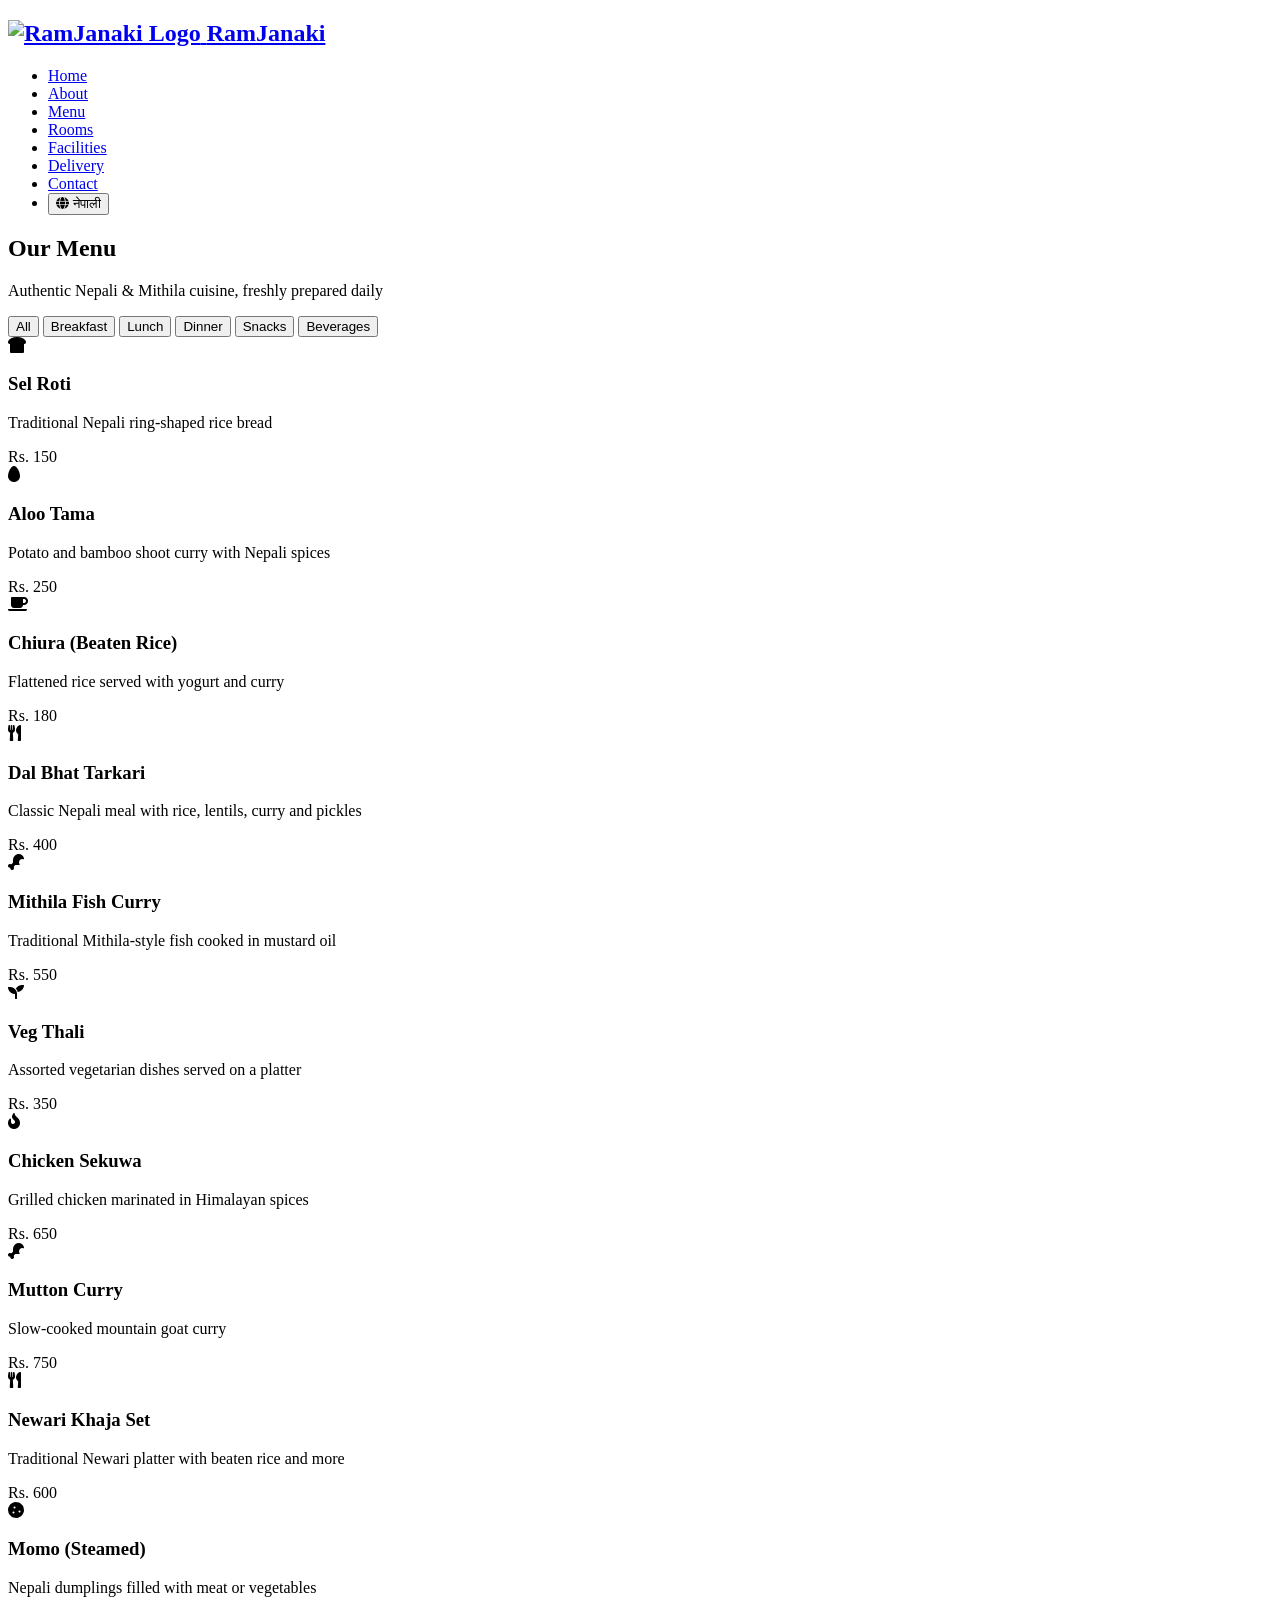
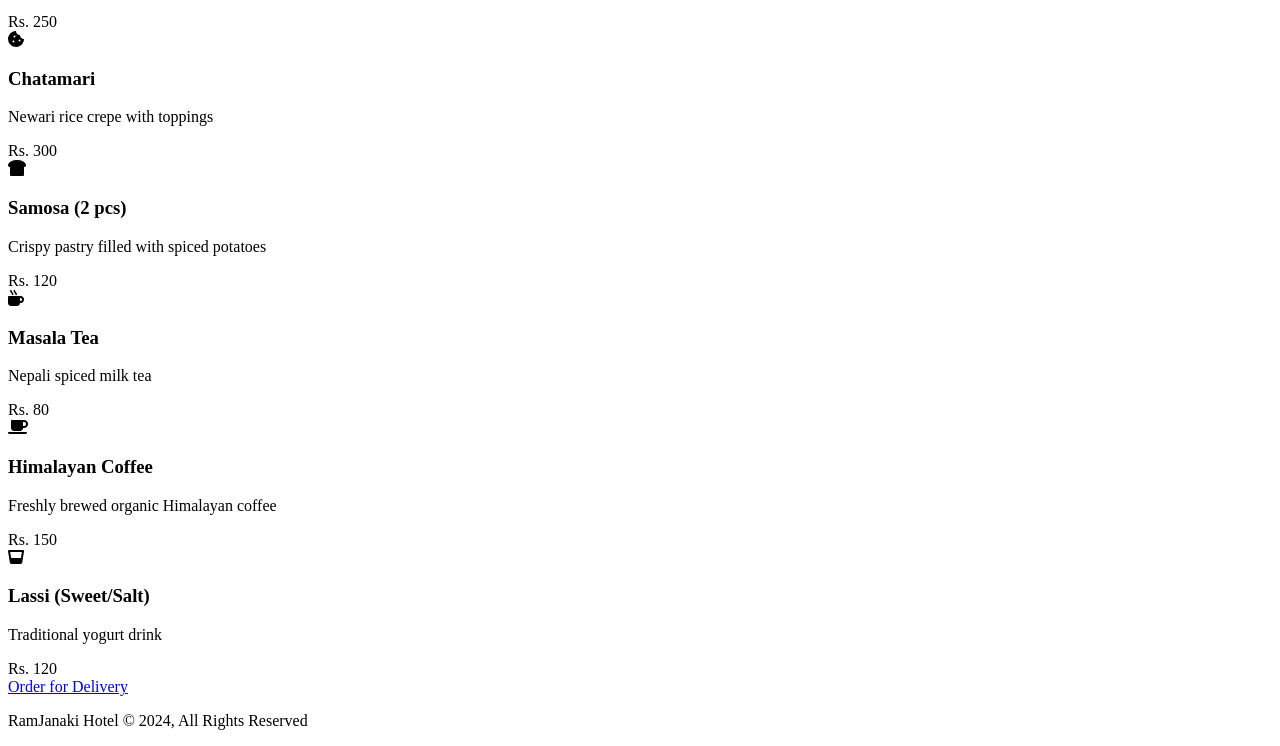
==== index.html @ 8b82ea2e "Add files via upload" ====
<!DOCTYPE html>
<html lang="en">
<head>
  <meta charset="UTF-8">
  <meta name="viewport" content="width=device-width, initial-scale=1.0">
  <meta name="description" content="RamJanaki Hotel Restaurant Menu - Authentic Nepali and Mithila cuisine">
  <meta name="keywords" content="hotel menu,janakpur restaurant,nepali food,mithila cuisine">
  <link rel="icon" type="image/svg+xml" href="img/logo.svg">
  <link rel="stylesheet" href="https://use.fontawesome.com/releases/v5.6.1/css/all.css" integrity="sha384-gfdkjb5BdAXd+lj+gudLWI+BXq4IuLW5IT+brZEZsLFm++aCMlF1V92rMkPaX4PP" crossorigin="anonymous">
  <link rel="stylesheet" href="css/style.css">
  <title>RamJanaki Hotel | Menu</title>
</head>
<body>
  <header>
    <nav id="navbar">
      <div class="container">
        <h1 class="logo">
          <a href="index.html">
            <img src="img/logo.svg" alt="RamJanaki Logo" class="logo-img">
            <span>RamJanaki</span>
          </a>
        </h1>
        <ul>
          <li><a href="index.html" data-en="Home" data-np="गृहपृष्ठ">Home</a></li>
          <li><a href="about.html" data-en="About" data-np="हाम्रोबारे">About</a></li>
          <li><a href="menu.html" class="current" data-en="Menu" data-np="मेनु">Menu</a></li>
          <li><a href="rooms.html" data-en="Rooms" data-np="कोठा">Rooms</a></li>
          <li><a href="facilities.html" data-en="Facilities" data-np="सुविधा">Facilities</a></li>
          <li><a href="delivery.html" data-en="Delivery" data-np="डेलिभरी">Delivery</a></li>
          <li><a href="contact.html" data-en="Contact" data-np="सम्पर्क">Contact</a></li>
          <li>
            <button id="lang-toggle" class="lang-btn" onclick="toggleLanguage()">
              <i class="fas fa-globe"></i> <span id="lang-label">नेपाली</span>
            </button>
          </li>
        </ul>
      </div>
    </nav>
  </header>

  <section id="menu-page" class="py-3 bg-light">
    <div class="container">
      <h1 class="l-heading text-center">
        <span class="text-primary" data-en="Our" data-np="हाम्रो">Our</span>
        <span data-en="Menu" data-np="मेनु">Menu</span>
      </h1>
      <p class="text-center" data-en="Authentic Nepali & Mithila cuisine, freshly prepared daily" data-np="प्रामाणिक नेपाली र मैथिली व्यञ्जन, दैनिक ताजा तयार">Authentic Nepali & Mithila cuisine, freshly prepared daily</p>

      <!-- Category Filter -->
      <div class="menu-filter">
        <button class="filter-btn active" data-category="all" data-en="All" data-np="सबै">All</button>
        <button class="filter-btn" data-category="breakfast" data-en="Breakfast" data-np="बिहानको खाना">Breakfast</button>
        <button class="filter-btn" data-category="lunch" data-en="Lunch" data-np="दिउँसोको खाना">Lunch</button>
        <button class="filter-btn" data-category="dinner" data-en="Dinner" data-np="बेलुकाको खाना">Dinner</button>
        <button class="filter-btn" data-category="snacks" data-en="Snacks" data-np="खाजा">Snacks</button>
        <button class="filter-btn" data-category="beverages" data-en="Beverages" data-np="पेय पदार्थ">Beverages</button>
      </div>

      <!-- Menu Items -->
      <div class="menu-grid">

        <!-- Breakfast -->
        <div class="menu-item" data-category="breakfast">
          <div class="menu-icon"><i class="fas fa-bread-slice"></i></div>
          <h3 data-en="Sel Roti" data-np="सेल रोटी">Sel Roti</h3>
          <p data-en="Traditional Nepali ring-shaped rice bread" data-np="परम्परागत नेपाली औंठी आकारको चामलको रोटी">Traditional Nepali ring-shaped rice bread</p>
          <span class="price">Rs. 150</span>
        </div>

        <div class="menu-item" data-category="breakfast">
          <div class="menu-icon"><i class="fas fa-egg"></i></div>
          <h3 data-en="Aloo Tama" data-np="आलु टामा">Aloo Tama</h3>
          <p data-en="Potato and bamboo shoot curry with Nepali spices" data-np="नेपाली मसलासहित आलु र तामाको तरकारी">Potato and bamboo shoot curry with Nepali spices</p>
          <span class="price">Rs. 250</span>
        </div>

        <div class="menu-item" data-category="breakfast">
          <div class="menu-icon"><i class="fas fa-coffee"></i></div>
          <h3 data-en="Chiura (Beaten Rice)" data-np="चिउरा">Chiura (Beaten Rice)</h3>
          <p data-en="Flattened rice served with yogurt and curry" data-np="दही र तरकारीसँग दिइने चिउरा">Flattened rice served with yogurt and curry</p>
          <span class="price">Rs. 180</span>
        </div>

        <!-- Lunch -->
        <div class="menu-item" data-category="lunch">
          <div class="menu-icon"><i class="fas fa-utensils"></i></div>
          <h3 data-en="Dal Bhat Tarkari" data-np="दाल भात तरकारी">Dal Bhat Tarkari</h3>
          <p data-en="Classic Nepali meal with rice, lentils, curry and pickles" data-np="भात, दाल, तरकारी र अचारसहितको परम्परागत नेपाली खाना">Classic Nepali meal with rice, lentils, curry and pickles</p>
          <span class="price">Rs. 400</span>
        </div>

        <div class="menu-item" data-category="lunch">
          <div class="menu-icon"><i class="fas fa-drumstick-bite"></i></div>
          <h3 data-en="Mithila Fish Curry" data-np="मैथिली माछा करी">Mithila Fish Curry</h3>
          <p data-en="Traditional Mithila-style fish cooked in mustard oil" data-np="सरसोंको तेलमा पकाइएको परम्परागत मैथिली शैलीको माछा">Traditional Mithila-style fish cooked in mustard oil</p>
          <span class="price">Rs. 550</span>
        </div>

        <div class="menu-item" data-category="lunch">
          <div class="menu-icon"><i class="fas fa-seedling"></i></div>
          <h3 data-en="Veg Thali" data-np="भेज थाली">Veg Thali</h3>
          <p data-en="Assorted vegetarian dishes served on a platter" data-np="थालीमा दिइने विभिन्न शाकाहारी परिकार">Assorted vegetarian dishes served on a platter</p>
          <span class="price">Rs. 350</span>
        </div>

        <!-- Dinner -->
        <div class="menu-item" data-category="dinner">
          <div class="menu-icon"><i class="fas fa-fire"></i></div>
          <h3 data-en="Chicken Sekuwa" data-np="चिकन सेकुवा">Chicken Sekuwa</h3>
          <p data-en="Grilled chicken marinated in Himalayan spices" data-np="हिमाली मसलामा म्यारिनेट गरिएको ग्रिल गरिएको कुखुरा">Grilled chicken marinated in Himalayan spices</p>
          <span class="price">Rs. 650</span>
        </div>

        <div class="menu-item" data-category="dinner">
          <div class="menu-icon"><i class="fas fa-drumstick-bite"></i></div>
          <h3 data-en="Mutton Curry" data-np="खसीको मासु">Mutton Curry</h3>
          <p data-en="Slow-cooked mountain goat curry" data-np="ढिलो पकाइएको पहाडी खसीको तरकारी">Slow-cooked mountain goat curry</p>
          <span class="price">Rs. 750</span>
        </div>

        <div class="menu-item" data-category="dinner">
          <div class="menu-icon"><i class="fas fa-utensils"></i></div>
          <h3 data-en="Newari Khaja Set" data-np="नेवारी खाजा सेट">Newari Khaja Set</h3>
          <p data-en="Traditional Newari platter with beaten rice and more" data-np="चिउरा र अन्य परिकारसहितको परम्परागत नेवारी थाली">Traditional Newari platter with beaten rice and more</p>
          <span class="price">Rs. 600</span>
        </div>

        <!-- Snacks -->
        <div class="menu-item" data-category="snacks">
          <div class="menu-icon"><i class="fas fa-cookie"></i></div>
          <h3 data-en="Momo (Steamed)" data-np="मः मः (स्टिम)">Momo (Steamed)</h3>
          <p data-en="Nepali dumplings filled with meat or vegetables" data-np="मासु वा तरकारीले भरिएको नेपाली मः मः">Nepali dumplings filled with meat or vegetables</p>
          <span class="price">Rs. 250</span>
        </div>

        <div class="menu-item" data-category="snacks">
          <div class="menu-icon"><i class="fas fa-cookie-bite"></i></div>
          <h3 data-en="Chatamari" data-np="चटामरी">Chatamari</h3>
          <p data-en="Newari rice crepe with toppings" data-np="टपिङसहितको नेवारी चामलको पिट्ठा">Newari rice crepe with toppings</p>
          <span class="price">Rs. 300</span>
        </div>

        <div class="menu-item" data-category="snacks">
          <div class="menu-icon"><i class="fas fa-bread-slice"></i></div>
          <h3 data-en="Samosa (2 pcs)" data-np="समोसा (२ पिस)">Samosa (2 pcs)</h3>
          <p data-en="Crispy pastry filled with spiced potatoes" data-np="मसलायुक्त आलुले भरिएको कुरकुरे समोसा">Crispy pastry filled with spiced potatoes</p>
          <span class="price">Rs. 120</span>
        </div>

        <!-- Beverages -->
        <div class="menu-item" data-category="beverages">
          <div class="menu-icon"><i class="fas fa-mug-hot"></i></div>
          <h3 data-en="Masala Tea" data-np="मसला चिया">Masala Tea</h3>
          <p data-en="Nepali spiced milk tea" data-np="नेपाली मसलायुक्त दूध चिया">Nepali spiced milk tea</p>
          <span class="price">Rs. 80</span>
        </div>

        <div class="menu-item" data-category="beverages">
          <div class="menu-icon"><i class="fas fa-coffee"></i></div>
          <h3 data-en="Himalayan Coffee" data-np="हिमाली कफी">Himalayan Coffee</h3>
          <p data-en="Freshly brewed organic Himalayan coffee" data-np="ताजा बनाइएको जैविक हिमाली कफी">Freshly brewed organic Himalayan coffee</p>
          <span class="price">Rs. 150</span>
        </div>

        <div class="menu-item" data-category="beverages">
          <div class="menu-icon"><i class="fas fa-glass-whiskey"></i></div>
          <h3 data-en="Lassi (Sweet/Salt)" data-np="लस्सी (गुलियो/नुनिलो)">Lassi (Sweet/Salt)</h3>
          <p data-en="Traditional yogurt drink" data-np="परम्परागत दहीको पेय">Traditional yogurt drink</p>
          <span class="price">Rs. 120</span>
        </div>

      </div>

      <div class="menu-cta">
        <a href="delivery.html" class="btn" data-en="Order for Delivery" data-np="डेलिभरीको लागि अर्डर गर्नुहोस्">Order for Delivery</a>
      </div>
    </div>
  </section>

  <footer id="main-footer">
    <p data-en="RamJanaki Hotel © 2024, All Rights Reserved" data-np="रामजानकी होटल © २०२४, सर्वाधिकार सुरक्षित">RamJanaki Hotel &copy; 2024, All Rights Reserved</p>
  </footer>

  <script src="js/language.js"></script>
  <script>
    // Menu category filter
    document.querySelectorAll('.filter-btn').forEach(btn => {
      btn.addEventListener('click', () => {
        document.querySelectorAll('.filter-btn').forEach(b => b.classList.remove('active'));
        btn.classList.add('active');
        const cat = btn.getAttribute('data-category');
        document.querySelectorAll('.menu-item').forEach(item => {
          if (cat === 'all' || item.getAttribute('data-category') === cat) {
            item.style.display = 'block';
          } else {
            item.style.display = 'none';
          }
        });
      });
    });
  </script>
</body>
</html>
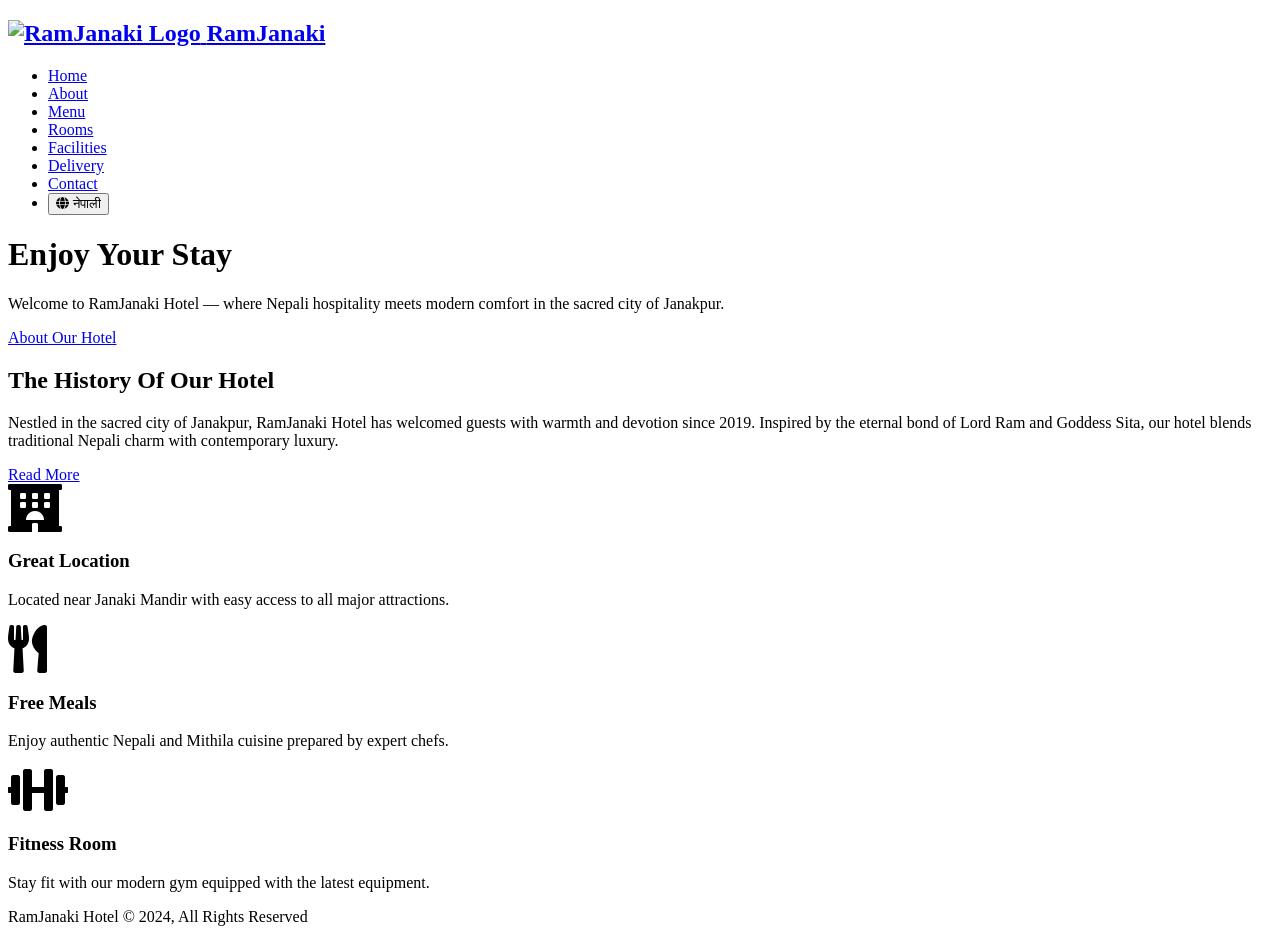
==== commit 50644d65: "Update index.html" ====
--- a/index.html
+++ b/index.html
@@ -3,12 +3,12 @@
 <head>
   <meta charset="UTF-8">
   <meta name="viewport" content="width=device-width, initial-scale=1.0">
-  <meta name="description" content="RamJanaki Hotel Restaurant Menu - Authentic Nepali and Mithila cuisine">
-  <meta name="keywords" content="hotel menu,janakpur restaurant,nepali food,mithila cuisine">
+  <meta name="description" content="RamJanaki Hotel - The most extraordinary hotel in Janakpur, Nepal">
+  <meta name="keywords" content="hotel,janakpur hotel,nepal hotel,ramjanaki hotel">
   <link rel="icon" type="image/svg+xml" href="img/logo.svg">
   <link rel="stylesheet" href="https://use.fontawesome.com/releases/v5.6.1/css/all.css" integrity="sha384-gfdkjb5BdAXd+lj+gudLWI+BXq4IuLW5IT+brZEZsLFm++aCMlF1V92rMkPaX4PP" crossorigin="anonymous">
   <link rel="stylesheet" href="css/style.css">
-  <title>RamJanaki Hotel | Menu</title>
+  <title>RamJanaki Hotel | Welcome</title>
 </head>
 <body>
   <header>
@@ -21,183 +21,62 @@
           </a>
         </h1>
         <ul>
-          <li><a href="index.html" data-en="Home" data-np="गृहपृष्ठ">Home</a></li>
+          <li><a class="current" href="index.html" data-en="Home" data-np="गृहपृष्ठ">Home</a></li>
           <li><a href="about.html" data-en="About" data-np="हाम्रोबारे">About</a></li>
-          <li><a href="menu.html" class="current" data-en="Menu" data-np="मेनु">Menu</a></li>
+          <li><a href="menu.html" data-en="Menu" data-np="मेनु">Menu</a></li>
           <li><a href="rooms.html" data-en="Rooms" data-np="कोठा">Rooms</a></li>
           <li><a href="facilities.html" data-en="Facilities" data-np="सुविधा">Facilities</a></li>
           <li><a href="delivery.html" data-en="Delivery" data-np="डेलिभरी">Delivery</a></li>
           <li><a href="contact.html" data-en="Contact" data-np="सम्पर्क">Contact</a></li>
-          <li>
-            <button id="lang-toggle" class="lang-btn" onclick="toggleLanguage()">
-              <i class="fas fa-globe"></i> <span id="lang-label">नेपाली</span>
-            </button>
-          </li>
+          <li><button class="lang-btn" onclick="toggleLanguage()"><i class="fas fa-globe"></i> <span id="lang-label">नेपाली</span></button></li>
         </ul>
       </div>
     </nav>
+
+    <div id="showcase">
+      <div class="container">
+        <div class="showcase-content">
+          <h1><span class="text-primary" data-en="Enjoy" data-np="आनन्द लिनुहोस्">Enjoy</span> <span data-en="Your Stay" data-np="आफ्नो बसाइको">Your Stay</span></h1>
+          <p class="lead" data-en="Welcome to RamJanaki Hotel — where Nepali hospitality meets modern comfort in the sacred city of Janakpur." data-np="रामजानकी होटलमा स्वागत छ — जहाँ नेपाली आतिथ्यता र आधुनिक सुविधा पवित्र जनकपुर शहरमा भेटिन्छ।">Welcome to RamJanaki Hotel — where Nepali hospitality meets modern comfort in the sacred city of Janakpur.</p>
+          <a class="btn" href="about.html" data-en="About Our Hotel" data-np="हाम्रो होटलको बारेमा">About Our Hotel</a>
+        </div>
+      </div>
+    </div>
   </header>
 
-  <section id="menu-page" class="py-3 bg-light">
-    <div class="container">
-      <h1 class="l-heading text-center">
-        <span class="text-primary" data-en="Our" data-np="हाम्रो">Our</span>
-        <span data-en="Menu" data-np="मेनु">Menu</span>
-      </h1>
-      <p class="text-center" data-en="Authentic Nepali & Mithila cuisine, freshly prepared daily" data-np="प्रामाणिक नेपाली र मैथिली व्यञ्जन, दैनिक ताजा तयार">Authentic Nepali & Mithila cuisine, freshly prepared daily</p>
-
-      <!-- Category Filter -->
-      <div class="menu-filter">
-        <button class="filter-btn active" data-category="all" data-en="All" data-np="सबै">All</button>
-        <button class="filter-btn" data-category="breakfast" data-en="Breakfast" data-np="बिहानको खाना">Breakfast</button>
-        <button class="filter-btn" data-category="lunch" data-en="Lunch" data-np="दिउँसोको खाना">Lunch</button>
-        <button class="filter-btn" data-category="dinner" data-en="Dinner" data-np="बेलुकाको खाना">Dinner</button>
-        <button class="filter-btn" data-category="snacks" data-en="Snacks" data-np="खाजा">Snacks</button>
-        <button class="filter-btn" data-category="beverages" data-en="Beverages" data-np="पेय पदार्थ">Beverages</button>
-      </div>
-
-      <!-- Menu Items -->
-      <div class="menu-grid">
-
-        <!-- Breakfast -->
-        <div class="menu-item" data-category="breakfast">
-          <div class="menu-icon"><i class="fas fa-bread-slice"></i></div>
-          <h3 data-en="Sel Roti" data-np="सेल रोटी">Sel Roti</h3>
-          <p data-en="Traditional Nepali ring-shaped rice bread" data-np="परम्परागत नेपाली औंठी आकारको चामलको रोटी">Traditional Nepali ring-shaped rice bread</p>
-          <span class="price">Rs. 150</span>
-        </div>
-
-        <div class="menu-item" data-category="breakfast">
-          <div class="menu-icon"><i class="fas fa-egg"></i></div>
-          <h3 data-en="Aloo Tama" data-np="आलु टामा">Aloo Tama</h3>
-          <p data-en="Potato and bamboo shoot curry with Nepali spices" data-np="नेपाली मसलासहित आलु र तामाको तरकारी">Potato and bamboo shoot curry with Nepali spices</p>
-          <span class="price">Rs. 250</span>
-        </div>
-
-        <div class="menu-item" data-category="breakfast">
-          <div class="menu-icon"><i class="fas fa-coffee"></i></div>
-          <h3 data-en="Chiura (Beaten Rice)" data-np="चिउरा">Chiura (Beaten Rice)</h3>
-          <p data-en="Flattened rice served with yogurt and curry" data-np="दही र तरकारीसँग दिइने चिउरा">Flattened rice served with yogurt and curry</p>
-          <span class="price">Rs. 180</span>
-        </div>
-
-        <!-- Lunch -->
-        <div class="menu-item" data-category="lunch">
-          <div class="menu-icon"><i class="fas fa-utensils"></i></div>
-          <h3 data-en="Dal Bhat Tarkari" data-np="दाल भात तरकारी">Dal Bhat Tarkari</h3>
-          <p data-en="Classic Nepali meal with rice, lentils, curry and pickles" data-np="भात, दाल, तरकारी र अचारसहितको परम्परागत नेपाली खाना">Classic Nepali meal with rice, lentils, curry and pickles</p>
-          <span class="price">Rs. 400</span>
-        </div>
-
-        <div class="menu-item" data-category="lunch">
-          <div class="menu-icon"><i class="fas fa-drumstick-bite"></i></div>
-          <h3 data-en="Mithila Fish Curry" data-np="मैथिली माछा करी">Mithila Fish Curry</h3>
-          <p data-en="Traditional Mithila-style fish cooked in mustard oil" data-np="सरसोंको तेलमा पकाइएको परम्परागत मैथिली शैलीको माछा">Traditional Mithila-style fish cooked in mustard oil</p>
-          <span class="price">Rs. 550</span>
-        </div>
-
-        <div class="menu-item" data-category="lunch">
-          <div class="menu-icon"><i class="fas fa-seedling"></i></div>
-          <h3 data-en="Veg Thali" data-np="भेज थाली">Veg Thali</h3>
-          <p data-en="Assorted vegetarian dishes served on a platter" data-np="थालीमा दिइने विभिन्न शाकाहारी परिकार">Assorted vegetarian dishes served on a platter</p>
-          <span class="price">Rs. 350</span>
-        </div>
-
-        <!-- Dinner -->
-        <div class="menu-item" data-category="dinner">
-          <div class="menu-icon"><i class="fas fa-fire"></i></div>
-          <h3 data-en="Chicken Sekuwa" data-np="चिकन सेकुवा">Chicken Sekuwa</h3>
-          <p data-en="Grilled chicken marinated in Himalayan spices" data-np="हिमाली मसलामा म्यारिनेट गरिएको ग्रिल गरिएको कुखुरा">Grilled chicken marinated in Himalayan spices</p>
-          <span class="price">Rs. 650</span>
-        </div>
-
-        <div class="menu-item" data-category="dinner">
-          <div class="menu-icon"><i class="fas fa-drumstick-bite"></i></div>
-          <h3 data-en="Mutton Curry" data-np="खसीको मासु">Mutton Curry</h3>
-          <p data-en="Slow-cooked mountain goat curry" data-np="ढिलो पकाइएको पहाडी खसीको तरकारी">Slow-cooked mountain goat curry</p>
-          <span class="price">Rs. 750</span>
-        </div>
-
-        <div class="menu-item" data-category="dinner">
-          <div class="menu-icon"><i class="fas fa-utensils"></i></div>
-          <h3 data-en="Newari Khaja Set" data-np="नेवारी खाजा सेट">Newari Khaja Set</h3>
-          <p data-en="Traditional Newari platter with beaten rice and more" data-np="चिउरा र अन्य परिकारसहितको परम्परागत नेवारी थाली">Traditional Newari platter with beaten rice and more</p>
-          <span class="price">Rs. 600</span>
-        </div>
-
-        <!-- Snacks -->
-        <div class="menu-item" data-category="snacks">
-          <div class="menu-icon"><i class="fas fa-cookie"></i></div>
-          <h3 data-en="Momo (Steamed)" data-np="मः मः (स्टिम)">Momo (Steamed)</h3>
-          <p data-en="Nepali dumplings filled with meat or vegetables" data-np="मासु वा तरकारीले भरिएको नेपाली मः मः">Nepali dumplings filled with meat or vegetables</p>
-          <span class="price">Rs. 250</span>
-        </div>
-
-        <div class="menu-item" data-category="snacks">
-          <div class="menu-icon"><i class="fas fa-cookie-bite"></i></div>
-          <h3 data-en="Chatamari" data-np="चटामरी">Chatamari</h3>
-          <p data-en="Newari rice crepe with toppings" data-np="टपिङसहितको नेवारी चामलको पिट्ठा">Newari rice crepe with toppings</p>
-          <span class="price">Rs. 300</span>
-        </div>
-
-        <div class="menu-item" data-category="snacks">
-          <div class="menu-icon"><i class="fas fa-bread-slice"></i></div>
-          <h3 data-en="Samosa (2 pcs)" data-np="समोसा (२ पिस)">Samosa (2 pcs)</h3>
-          <p data-en="Crispy pastry filled with spiced potatoes" data-np="मसलायुक्त आलुले भरिएको कुरकुरे समोसा">Crispy pastry filled with spiced potatoes</p>
-          <span class="price">Rs. 120</span>
-        </div>
-
-        <!-- Beverages -->
-        <div class="menu-item" data-category="beverages">
-          <div class="menu-icon"><i class="fas fa-mug-hot"></i></div>
-          <h3 data-en="Masala Tea" data-np="मसला चिया">Masala Tea</h3>
-          <p data-en="Nepali spiced milk tea" data-np="नेपाली मसलायुक्त दूध चिया">Nepali spiced milk tea</p>
-          <span class="price">Rs. 80</span>
-        </div>
-
-        <div class="menu-item" data-category="beverages">
-          <div class="menu-icon"><i class="fas fa-coffee"></i></div>
-          <h3 data-en="Himalayan Coffee" data-np="हिमाली कफी">Himalayan Coffee</h3>
-          <p data-en="Freshly brewed organic Himalayan coffee" data-np="ताजा बनाइएको जैविक हिमाली कफी">Freshly brewed organic Himalayan coffee</p>
-          <span class="price">Rs. 150</span>
-        </div>
-
-        <div class="menu-item" data-category="beverages">
-          <div class="menu-icon"><i class="fas fa-glass-whiskey"></i></div>
-          <h3 data-en="Lassi (Sweet/Salt)" data-np="लस्सी (गुलियो/नुनिलो)">Lassi (Sweet/Salt)</h3>
-          <p data-en="Traditional yogurt drink" data-np="परम्परागत दहीको पेय">Traditional yogurt drink</p>
-          <span class="price">Rs. 120</span>
-        </div>
-
-      </div>
-
-      <div class="menu-cta">
-        <a href="delivery.html" class="btn" data-en="Order for Delivery" data-np="डेलिभरीको लागि अर्डर गर्नुहोस्">Order for Delivery</a>
-      </div>
+  <section id="home-info" class="bg-dark">
+    <div class="info-img"></div>
+    <div class="info-content">
+      <h2><span class="text-primary" data-en="The History" data-np="इतिहास">The History</span> <span data-en="Of Our Hotel" data-np="हाम्रो होटलको">Of Our Hotel</span></h2>
+      <p data-en="Nestled in the sacred city of Janakpur, RamJanaki Hotel has welcomed guests with warmth and devotion since 2019. Inspired by the eternal bond of Lord Ram and Goddess Sita, our hotel blends traditional Nepali charm with contemporary luxury." data-np="पवित्र जनकपुर शहरमा अवस्थित, रामजानकी होटलले २०१९ देखि न्यानो र भक्तिका साथ पाहुनाहरूलाई स्वागत गर्दै आएको छ।">Nestled in the sacred city of Janakpur, RamJanaki Hotel has welcomed guests with warmth and devotion since 2019. Inspired by the eternal bond of Lord Ram and Goddess Sita, our hotel blends traditional Nepali charm with contemporary luxury.</p>
+      <a href="about.html" class="btn btn-light" data-en="Read More" data-np="थप पढ्नुहोस्">Read More</a>
     </div>
   </section>
+
+  <section id="features">
+    <div class="box bg-light">
+      <i class="fas fa-hotel fa-3x"></i>
+      <h3 data-en="Great Location" data-np="उत्कृष्ट स्थान">Great Location</h3>
+      <p data-en="Located near Janaki Mandir with easy access to all major attractions." data-np="जानकी मन्दिर नजिकै अवस्थित।">Located near Janaki Mandir with easy access to all major attractions.</p>
+    </div>
+    <div class="box bg-primary">
+      <i class="fas fa-utensils fa-3x"></i>
+      <h3 data-en="Free Meals" data-np="निःशुल्क खाना">Free Meals</h3>
+      <p data-en="Enjoy authentic Nepali and Mithila cuisine prepared by expert chefs." data-np="विशेषज्ञ शेफद्वारा तयार पारिएको प्रामाणिक व्यञ्जन।">Enjoy authentic Nepali and Mithila cuisine prepared by expert chefs.</p>
+    </div>
+    <div class="box bg-light">
+      <i class="fas fa-dumbbell fa-3x"></i>
+      <h3 data-en="Fitness Room" data-np="व्यायाम कक्ष">Fitness Room</h3>
+      <p data-en="Stay fit with our modern gym equipped with the latest equipment." data-np="नवीनतम उपकरणहरूसहित हाम्रो आधुनिक जिम।">Stay fit with our modern gym equipped with the latest equipment.</p>
+    </div>
+  </section>
+
+  <div class="clr"></div>
 
   <footer id="main-footer">
     <p data-en="RamJanaki Hotel © 2024, All Rights Reserved" data-np="रामजानकी होटल © २०२४, सर्वाधिकार सुरक्षित">RamJanaki Hotel &copy; 2024, All Rights Reserved</p>
   </footer>
 
   <script src="js/language.js"></script>
-  <script>
-    // Menu category filter
-    document.querySelectorAll('.filter-btn').forEach(btn => {
-      btn.addEventListener('click', () => {
-        document.querySelectorAll('.filter-btn').forEach(b => b.classList.remove('active'));
-        btn.classList.add('active');
-        const cat = btn.getAttribute('data-category');
-        document.querySelectorAll('.menu-item').forEach(item => {
-          if (cat === 'all' || item.getAttribute('data-category') === cat) {
-            item.style.display = 'block';
-          } else {
-            item.style.display = 'none';
-          }
-        });
-      });
-    });
-  </script>
 </body>
-</html>+</html>
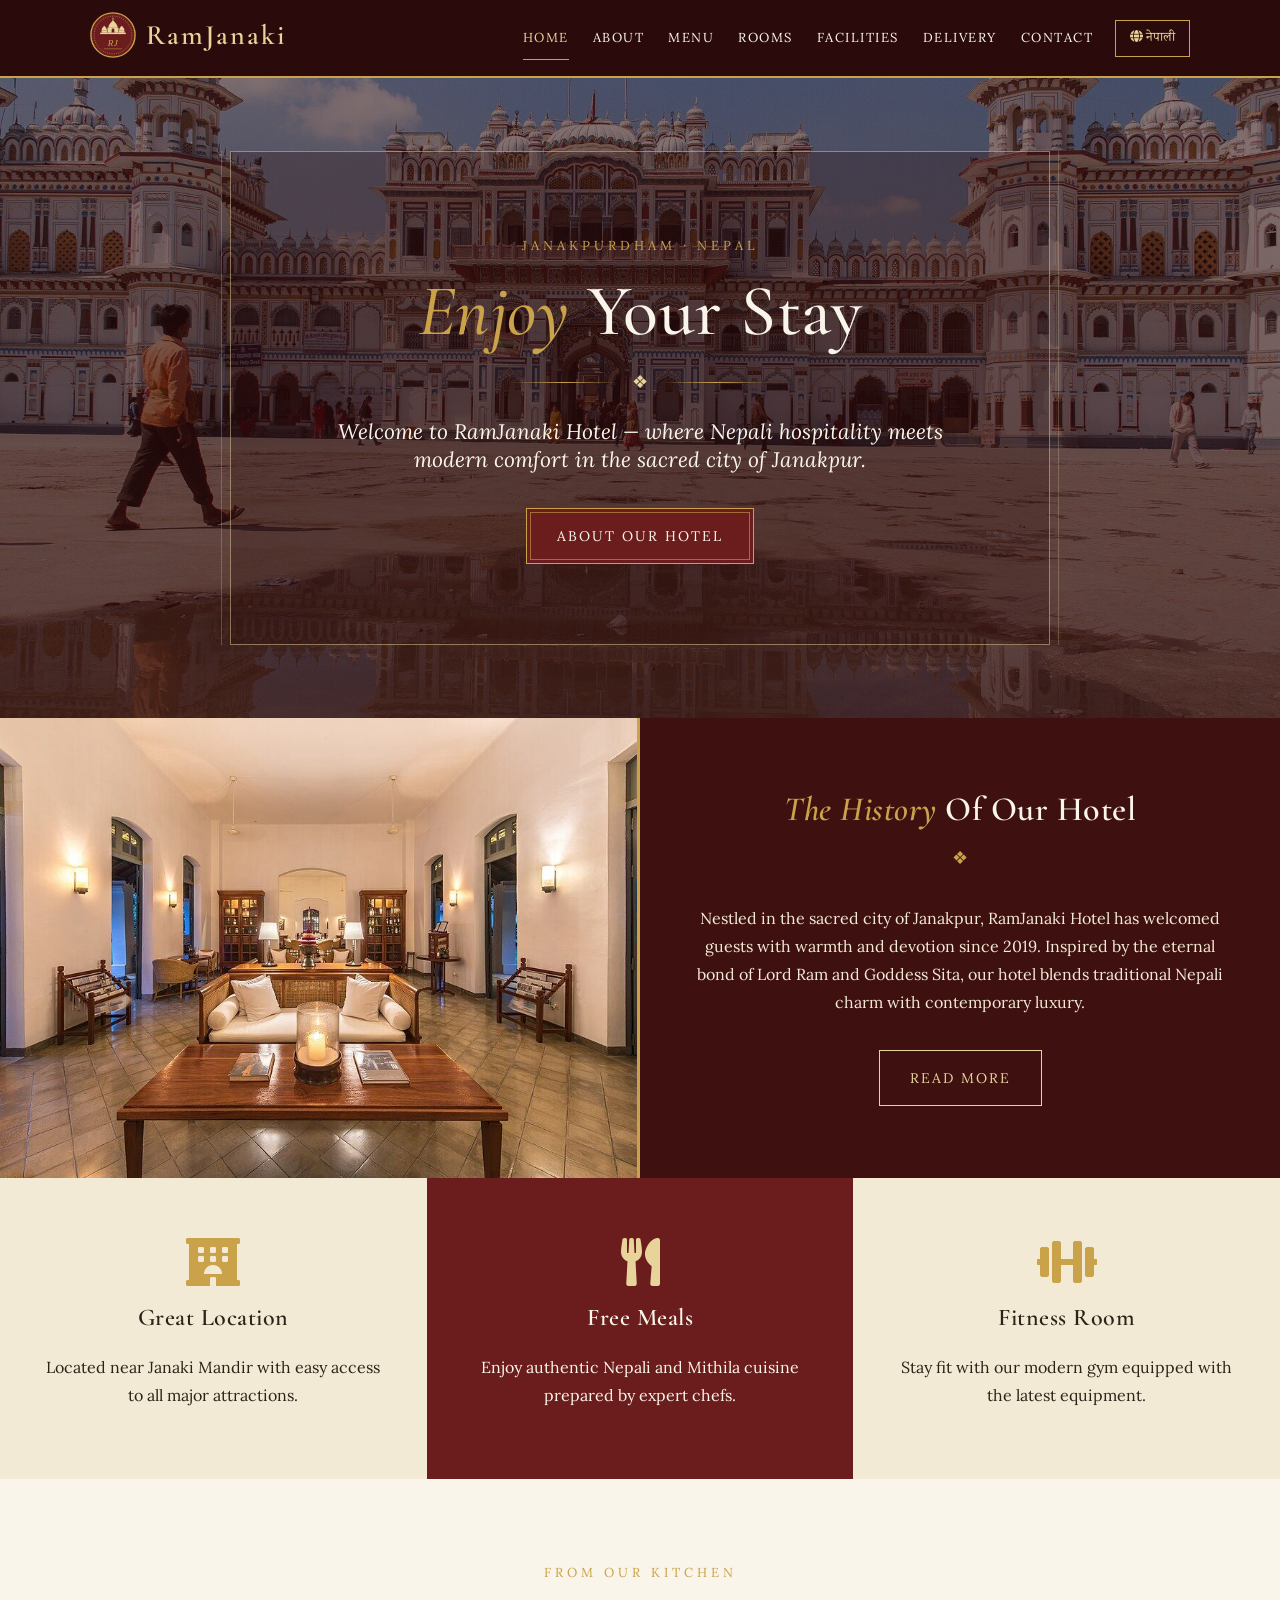
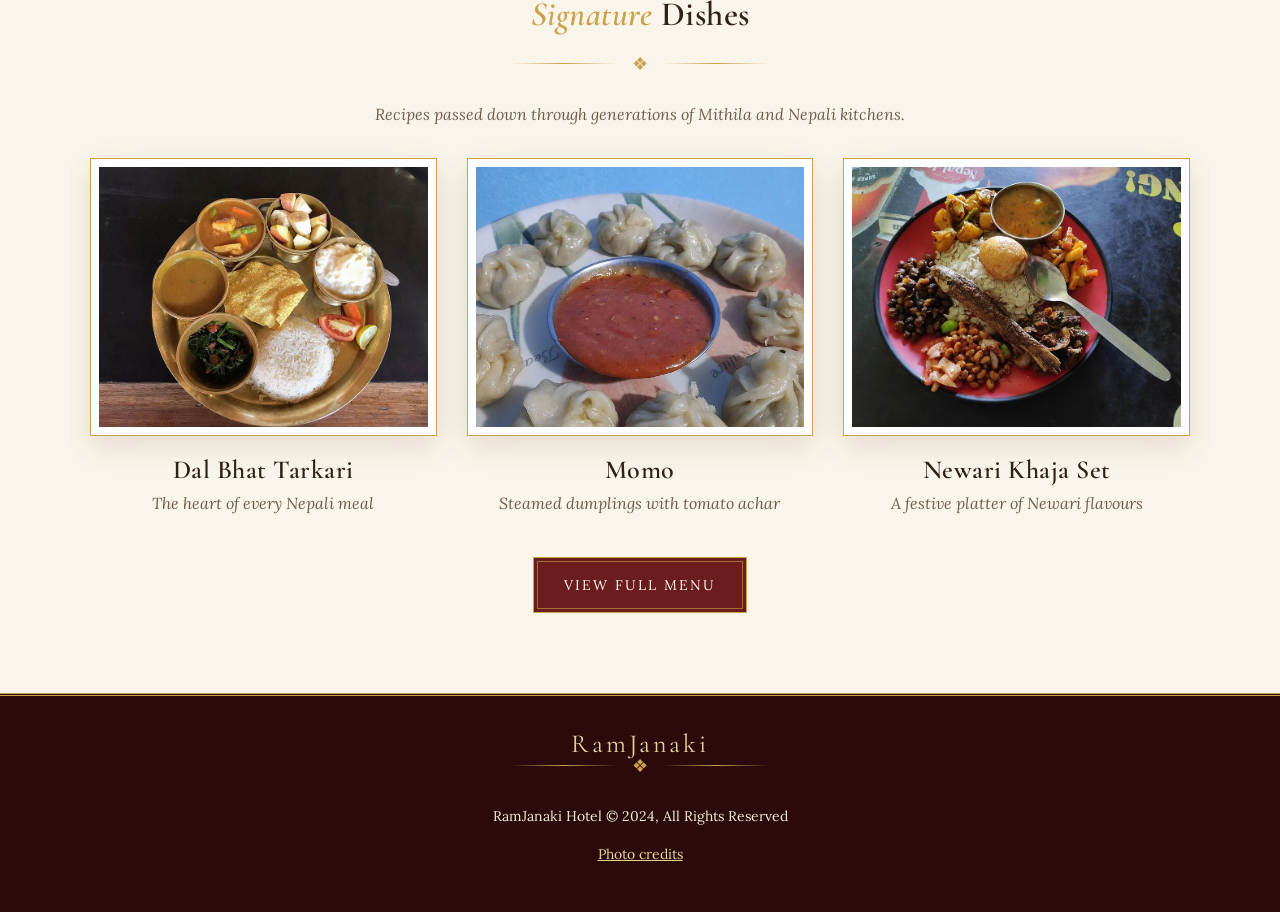
==== commit b6a7ec04: "Enhance RamJanaki Hotel website with classic design and food images (6ac7faf21f35ac4d548ad9d5)" ====
--- a/index.html
+++ b/index.html
@@ -1,82 +1,118 @@
-<!DOCTYPE html>
-<html lang="en">
-<head>
-  <meta charset="UTF-8">
-  <meta name="viewport" content="width=device-width, initial-scale=1.0">
-  <meta name="description" content="RamJanaki Hotel - The most extraordinary hotel in Janakpur, Nepal">
-  <meta name="keywords" content="hotel,janakpur hotel,nepal hotel,ramjanaki hotel">
-  <link rel="icon" type="image/svg+xml" href="img/logo.svg">
-  <link rel="stylesheet" href="https://use.fontawesome.com/releases/v5.6.1/css/all.css" integrity="sha384-gfdkjb5BdAXd+lj+gudLWI+BXq4IuLW5IT+brZEZsLFm++aCMlF1V92rMkPaX4PP" crossorigin="anonymous">
-  <link rel="stylesheet" href="css/style.css">
-  <title>RamJanaki Hotel | Welcome</title>
-</head>
-<body>
-  <header>
-    <nav id="navbar">
-      <div class="container">
-        <h1 class="logo">
-          <a href="index.html">
-            <img src="img/logo.svg" alt="RamJanaki Logo" class="logo-img">
-            <span>RamJanaki</span>
-          </a>
-        </h1>
-        <ul>
-          <li><a class="current" href="index.html" data-en="Home" data-np="गृहपृष्ठ">Home</a></li>
-          <li><a href="about.html" data-en="About" data-np="हाम्रोबारे">About</a></li>
-          <li><a href="menu.html" data-en="Menu" data-np="मेनु">Menu</a></li>
-          <li><a href="rooms.html" data-en="Rooms" data-np="कोठा">Rooms</a></li>
-          <li><a href="facilities.html" data-en="Facilities" data-np="सुविधा">Facilities</a></li>
-          <li><a href="delivery.html" data-en="Delivery" data-np="डेलिभरी">Delivery</a></li>
-          <li><a href="contact.html" data-en="Contact" data-np="सम्पर्क">Contact</a></li>
-          <li><button class="lang-btn" onclick="toggleLanguage()"><i class="fas fa-globe"></i> <span id="lang-label">नेपाली</span></button></li>
-        </ul>
-      </div>
-    </nav>
-
-    <div id="showcase">
-      <div class="container">
-        <div class="showcase-content">
-          <h1><span class="text-primary" data-en="Enjoy" data-np="आनन्द लिनुहोस्">Enjoy</span> <span data-en="Your Stay" data-np="आफ्नो बसाइको">Your Stay</span></h1>
-          <p class="lead" data-en="Welcome to RamJanaki Hotel — where Nepali hospitality meets modern comfort in the sacred city of Janakpur." data-np="रामजानकी होटलमा स्वागत छ — जहाँ नेपाली आतिथ्यता र आधुनिक सुविधा पवित्र जनकपुर शहरमा भेटिन्छ।">Welcome to RamJanaki Hotel — where Nepali hospitality meets modern comfort in the sacred city of Janakpur.</p>
-          <a class="btn" href="about.html" data-en="About Our Hotel" data-np="हाम्रो होटलको बारेमा">About Our Hotel</a>
-        </div>
-      </div>
-    </div>
-  </header>
-
-  <section id="home-info" class="bg-dark">
-    <div class="info-img"></div>
-    <div class="info-content">
-      <h2><span class="text-primary" data-en="The History" data-np="इतिहास">The History</span> <span data-en="Of Our Hotel" data-np="हाम्रो होटलको">Of Our Hotel</span></h2>
-      <p data-en="Nestled in the sacred city of Janakpur, RamJanaki Hotel has welcomed guests with warmth and devotion since 2019. Inspired by the eternal bond of Lord Ram and Goddess Sita, our hotel blends traditional Nepali charm with contemporary luxury." data-np="पवित्र जनकपुर शहरमा अवस्थित, रामजानकी होटलले २०१९ देखि न्यानो र भक्तिका साथ पाहुनाहरूलाई स्वागत गर्दै आएको छ।">Nestled in the sacred city of Janakpur, RamJanaki Hotel has welcomed guests with warmth and devotion since 2019. Inspired by the eternal bond of Lord Ram and Goddess Sita, our hotel blends traditional Nepali charm with contemporary luxury.</p>
-      <a href="about.html" class="btn btn-light" data-en="Read More" data-np="थप पढ्नुहोस्">Read More</a>
-    </div>
-  </section>
-
-  <section id="features">
-    <div class="box bg-light">
-      <i class="fas fa-hotel fa-3x"></i>
-      <h3 data-en="Great Location" data-np="उत्कृष्ट स्थान">Great Location</h3>
-      <p data-en="Located near Janaki Mandir with easy access to all major attractions." data-np="जानकी मन्दिर नजिकै अवस्थित।">Located near Janaki Mandir with easy access to all major attractions.</p>
-    </div>
-    <div class="box bg-primary">
-      <i class="fas fa-utensils fa-3x"></i>
-      <h3 data-en="Free Meals" data-np="निःशुल्क खाना">Free Meals</h3>
-      <p data-en="Enjoy authentic Nepali and Mithila cuisine prepared by expert chefs." data-np="विशेषज्ञ शेफद्वारा तयार पारिएको प्रामाणिक व्यञ्जन।">Enjoy authentic Nepali and Mithila cuisine prepared by expert chefs.</p>
-    </div>
-    <div class="box bg-light">
-      <i class="fas fa-dumbbell fa-3x"></i>
-      <h3 data-en="Fitness Room" data-np="व्यायाम कक्ष">Fitness Room</h3>
-      <p data-en="Stay fit with our modern gym equipped with the latest equipment." data-np="नवीनतम उपकरणहरूसहित हाम्रो आधुनिक जिम।">Stay fit with our modern gym equipped with the latest equipment.</p>
-    </div>
-  </section>
-
-  <div class="clr"></div>
-
-  <footer id="main-footer">
-    <p data-en="RamJanaki Hotel © 2024, All Rights Reserved" data-np="रामजानकी होटल © २०२४, सर्वाधिकार सुरक्षित">RamJanaki Hotel &copy; 2024, All Rights Reserved</p>
-  </footer>
-
-  <script src="js/language.js"></script>
-</body>
-</html>
+<!DOCTYPE html>
+<html lang="en">
+<head>
+  <meta charset="UTF-8">
+  <meta name="viewport" content="width=device-width, initial-scale=1.0">
+  <meta name="description" content="RamJanaki Hotel - The most extraordinary hotel in Janakpur, Nepal">
+  <meta name="keywords" content="hotel,janakpur hotel,nepal hotel,ramjanaki hotel">
+  <link rel="icon" type="image/svg+xml" href="img/logo.svg">
+  <link rel="stylesheet" href="https://use.fontawesome.com/releases/v5.6.1/css/all.css" integrity="sha384-gfdkjb5BdAXd+lj+gudLWI+BXq4IuLW5IT+brZEZsLFm++aCMlF1V92rMkPaX4PP" crossorigin="anonymous">
+  <link rel="preconnect" href="https://fonts.googleapis.com">
+  <link rel="preconnect" href="https://fonts.gstatic.com" crossorigin>
+  <link rel="stylesheet" href="https://fonts.googleapis.com/css2?family=Cormorant+Garamond:ital,wght@0,500;0,600;1,500&family=Lora:ital,wght@0,400;0,600;1,400&family=Noto+Serif+Devanagari:wght@400;600&display=swap">
+  <link rel="stylesheet" href="css/style.css">
+  <title>RamJanaki Hotel | Welcome</title>
+</head>
+<body>
+  <header>
+    <nav id="navbar">
+      <div class="container">
+        <h1 class="logo">
+          <a href="index.html">
+            <img src="img/logo.svg" alt="RamJanaki Logo" class="logo-img">
+            <span>RamJanaki</span>
+          </a>
+        </h1>
+        <ul>
+          <li><a class="current" href="index.html" data-en="Home" data-np="गृहपृष्ठ">Home</a></li>
+          <li><a href="about.html" data-en="About" data-np="हाम्रोबारे">About</a></li>
+          <li><a href="menu.html" data-en="Menu" data-np="मेनु">Menu</a></li>
+          <li><a href="rooms.html" data-en="Rooms" data-np="कोठा">Rooms</a></li>
+          <li><a href="facilities.html" data-en="Facilities" data-np="सुविधा">Facilities</a></li>
+          <li><a href="delivery.html" data-en="Delivery" data-np="डेलिभरी">Delivery</a></li>
+          <li><a href="contact.html" data-en="Contact" data-np="सम्पर्क">Contact</a></li>
+          <li><button class="lang-btn" onclick="toggleLanguage()"><i class="fas fa-globe"></i> <span id="lang-label">नेपाली</span></button></li>
+        </ul>
+      </div>
+    </nav>
+
+    <div id="showcase">
+      <div class="container">
+        <div class="showcase-content">
+          <span class="eyebrow" data-en="Janakpurdham · Nepal" data-np="जनकपुरधाम · नेपाल">Janakpurdham · Nepal</span>
+          <h1><span class="text-primary" data-en="Enjoy" data-np="आनन्द लिनुहोस्">Enjoy</span> <span data-en="Your Stay" data-np="आफ्नो बसाइको">Your Stay</span></h1>
+          <div class="ornament">❖</div>
+          <p class="lead" data-en="Welcome to RamJanaki Hotel — where Nepali hospitality meets modern comfort in the sacred city of Janakpur." data-np="रामजानकी होटलमा स्वागत छ — जहाँ नेपाली आतिथ्यता र आधुनिक सुविधा पवित्र जनकपुर शहरमा भेटिन्छ।">Welcome to RamJanaki Hotel — where Nepali hospitality meets modern comfort in the sacred city of Janakpur.</p>
+          <a class="btn" href="about.html" data-en="About Our Hotel" data-np="हाम्रो होटलको बारेमा">About Our Hotel</a>
+        </div>
+      </div>
+    </div>
+  </header>
+
+  <section id="home-info" class="bg-dark">
+    <div class="info-img"></div>
+    <div class="info-content">
+      <h2><span class="text-primary" data-en="The History" data-np="इतिहास">The History</span> <span data-en="Of Our Hotel" data-np="हाम्रो होटलको">Of Our Hotel</span></h2>
+      <div class="ornament">❖</div>
+      <p data-en="Nestled in the sacred city of Janakpur, RamJanaki Hotel has welcomed guests with warmth and devotion since 2019. Inspired by the eternal bond of Lord Ram and Goddess Sita, our hotel blends traditional Nepali charm with contemporary luxury." data-np="पवित्र जनकपुर शहरमा अवस्थित, रामजानकी होटलले २०१९ देखि न्यानो र भक्तिका साथ पाहुनाहरूलाई स्वागत गर्दै आएको छ।">Nestled in the sacred city of Janakpur, RamJanaki Hotel has welcomed guests with warmth and devotion since 2019. Inspired by the eternal bond of Lord Ram and Goddess Sita, our hotel blends traditional Nepali charm with contemporary luxury.</p>
+      <a href="about.html" class="btn btn-light" data-en="Read More" data-np="थप पढ्नुहोस्">Read More</a>
+    </div>
+  </section>
+
+  <section id="features">
+    <div class="box bg-light">
+      <i class="fas fa-hotel fa-3x"></i>
+      <h3 data-en="Great Location" data-np="उत्कृष्ट स्थान">Great Location</h3>
+      <p data-en="Located near Janaki Mandir with easy access to all major attractions." data-np="जानकी मन्दिर नजिकै अवस्थित।">Located near Janaki Mandir with easy access to all major attractions.</p>
+    </div>
+    <div class="box bg-primary">
+      <i class="fas fa-utensils fa-3x"></i>
+      <h3 data-en="Free Meals" data-np="निःशुल्क खाना">Free Meals</h3>
+      <p data-en="Enjoy authentic Nepali and Mithila cuisine prepared by expert chefs." data-np="विशेषज्ञ शेफद्वारा तयार पारिएको प्रामाणिक व्यञ्जन।">Enjoy authentic Nepali and Mithila cuisine prepared by expert chefs.</p>
+    </div>
+    <div class="box bg-light">
+      <i class="fas fa-dumbbell fa-3x"></i>
+      <h3 data-en="Fitness Room" data-np="व्यायाम कक्ष">Fitness Room</h3>
+      <p data-en="Stay fit with our modern gym equipped with the latest equipment." data-np="नवीनतम उपकरणहरूसहित हाम्रो आधुनिक जिम।">Stay fit with our modern gym equipped with the latest equipment.</p>
+    </div>
+  </section>
+
+  <div class="clr"></div>
+
+  <section id="signature">
+    <div class="container text-center">
+      <span class="eyebrow" data-en="From Our Kitchen" data-np="हाम्रो भान्साबाट">From Our Kitchen</span>
+      <h2><span class="text-primary" data-en="Signature" data-np="विशेष">Signature</span> <span data-en="Dishes" data-np="परिकारहरू">Dishes</span></h2>
+      <div class="ornament">❖</div>
+      <p class="section-sub" data-en="Recipes passed down through generations of Mithila and Nepali kitchens." data-np="मैथिली र नेपाली भान्साका पुस्तौंदेखिका परिकारहरू।">Recipes passed down through generations of Mithila and Nepali kitchens.</p>
+      <div class="dish-row">
+        <div class="dish-card">
+          <div class="frame"><img src="img/menu/dal-bhat.jpg" alt="Dal Bhat Tarkari" loading="lazy"></div>
+          <h3 data-en="Dal Bhat Tarkari" data-np="दाल भात तरकारी">Dal Bhat Tarkari</h3>
+          <p data-en="The heart of every Nepali meal" data-np="हरेक नेपाली खानाको मुटु">The heart of every Nepali meal</p>
+        </div>
+        <div class="dish-card">
+          <div class="frame"><img src="img/menu/momo.jpg" alt="Momo" loading="lazy"></div>
+          <h3 data-en="Momo" data-np="मः मः">Momo</h3>
+          <p data-en="Steamed dumplings with tomato achar" data-np="गोलभेडाको अचारसँग बाफमा पकाइएको मः मः">Steamed dumplings with tomato achar</p>
+        </div>
+        <div class="dish-card">
+          <div class="frame"><img src="img/menu/khaja-set.jpg" alt="Newari Khaja Set" loading="lazy"></div>
+          <h3 data-en="Newari Khaja Set" data-np="नेवारी खाजा सेट">Newari Khaja Set</h3>
+          <p data-en="A festive platter of Newari flavours" data-np="नेवारी स्वादको चाडपर्व थाली">A festive platter of Newari flavours</p>
+        </div>
+      </div>
+      <a href="menu.html" class="btn" data-en="View Full Menu" data-np="पूरा मेनु हेर्नुहोस्">View Full Menu</a>
+    </div>
+  </section>
+
+  <footer id="main-footer">
+    <p class="footer-brand">RamJanaki</p>
+    <div class="ornament">❖</div>
+    <p data-en="RamJanaki Hotel © 2024, All Rights Reserved" data-np="रामजानकी होटल © २०२४, सर्वाधिकार सुरक्षित">RamJanaki Hotel &copy; 2024, All Rights Reserved</p>
+    <p><a href="credits.html" data-en="Photo credits" data-np="फोटो श्रेय">Photo credits</a></p>
+  </footer>
+
+  <script src="js/language.js"></script>
+</body>
+</html>
--- a/css/style.css
+++ b/css/style.css
@@ -0,0 +1,451 @@
+/* ==========================================================
+   RamJanaki Hotel — Classic theme
+   Maroon, antique gold and cream with serif typography
+   ========================================================== */
+
+:root {
+  --maroon: #6b1d1d;
+  --maroon-dark: #3e1010;
+  --maroon-deep: #2a0a0a;
+  --gold: #c9a24a;
+  --gold-light: #e8d39b;
+  --cream: #faf5ea;
+  --parchment: #f3ead6;
+  --ink: #2e2118;
+  --muted: #6e5d4e;
+  --line: #e2d4b4;
+  --serif-display: 'Cormorant Garamond', 'Noto Serif Devanagari', Georgia, serif;
+  --serif-body: 'Lora', 'Noto Serif Devanagari', Georgia, 'Times New Roman', serif;
+  --shadow: 0 10px 30px rgba(62, 16, 16, 0.12);
+}
+
+/* Reset */
+* { margin: 0; padding: 0; box-sizing: border-box; }
+
+/* Main */
+html, body {
+  font-family: var(--serif-body);
+  line-height: 1.75em;
+  color: var(--ink);
+  background: var(--cream);
+}
+img { max-width: 100%; display: block; }
+a { color: var(--maroon); text-decoration: none; }
+h1, h2, h3 {
+  font-family: var(--serif-display);
+  font-weight: 600;
+  line-height: 1.2em;
+  padding-bottom: 20px;
+  letter-spacing: 0.5px;
+}
+h2 { font-size: 34px; }
+h3 { font-size: 24px; }
+p { margin: 10px 0; }
+
+/* Utility */
+.container { margin: auto; max-width: 1140px; overflow: auto; padding: 0 20px; }
+.text-primary { color: var(--gold); font-style: italic; }
+.text-center { text-align: center; }
+.lead { font-size: 21px; font-style: italic; }
+.clr { clear: both; }
+.l-heading { font-size: 46px; }
+.btn {
+  display: inline-block; font-family: var(--serif-body);
+  font-size: 14px; letter-spacing: 2px; text-transform: uppercase;
+  color: var(--cream); background: var(--maroon);
+  padding: 13px 30px; border: 1px solid var(--gold); cursor: pointer;
+  border-radius: 0; transition: all 0.3s ease;
+  box-shadow: inset 0 0 0 3px var(--maroon), inset 0 0 0 4px rgba(201, 162, 74, 0.6);
+}
+.btn:hover { background: var(--gold); color: var(--maroon-deep); box-shadow: inset 0 0 0 3px var(--gold), inset 0 0 0 4px var(--maroon); }
+.btn-light { background: transparent; color: var(--gold-light); border-color: var(--gold-light); box-shadow: none; }
+.btn-light:hover { background: var(--gold-light); color: var(--maroon-deep); box-shadow: none; }
+.bg-dark { background: var(--maroon-dark); color: var(--cream); }
+.bg-light { background: var(--cream); color: var(--ink); }
+.bg-primary { background: var(--parchment); color: var(--ink); }
+.py-1 { padding: 10px 0; }
+.py-2 { padding: 20px 0; }
+.py-3 { padding: 60px 0; }
+
+/* Ornamental divider: ——— ❖ ——— */
+.ornament {
+  display: flex; align-items: center; justify-content: center; gap: 14px;
+  color: var(--gold); margin: -6px auto 22px; max-width: 260px; font-size: 18px;
+}
+.ornament::before, .ornament::after {
+  content: ""; flex: 1; height: 1px;
+  background: linear-gradient(to right, transparent, var(--gold), transparent);
+}
+.eyebrow {
+  display: block; font-family: var(--serif-body); font-size: 13px;
+  letter-spacing: 4px; text-transform: uppercase; color: var(--gold);
+  padding-bottom: 8px;
+}
+.section-sub { color: var(--muted); font-style: italic; max-width: 640px; margin: 0 auto 10px; }
+
+/* Navbar */
+#navbar {
+  background: var(--maroon-deep); color: var(--cream); overflow: auto;
+  border-bottom: 2px solid var(--gold);
+  position: sticky; top: 0; z-index: 50;
+}
+#navbar a { color: var(--cream); }
+#navbar h1 { float: left; padding: 12px 0; }
+#navbar .logo a { display: flex; align-items: center; gap: 10px; }
+.logo-img { width: 46px; height: 46px; transition: transform 0.4s ease; }
+.logo-img:hover { transform: rotate(15deg); }
+#navbar .logo span {
+  font-family: var(--serif-display); font-size: 28px; font-weight: 600;
+  letter-spacing: 2px; color: var(--gold-light);
+}
+#navbar ul { list-style: none; float: right; display: flex; align-items: center; flex-wrap: wrap; }
+#navbar ul li { display: inline-block; }
+#navbar ul li a {
+  display: block; padding: 24px 12px; text-align: center;
+  font-size: 13px; letter-spacing: 1.5px; text-transform: uppercase;
+  transition: color 0.3s ease; position: relative;
+}
+#navbar ul li a::after {
+  content: ""; position: absolute; left: 50%; right: 50%; bottom: 16px;
+  height: 1px; background: var(--gold); transition: all 0.3s ease;
+}
+#navbar ul li a:hover, #navbar ul li a.current { color: var(--gold-light); }
+#navbar ul li a:hover::after, #navbar ul li a.current::after { left: 12px; right: 12px; }
+
+/* Lang Button */
+.lang-btn {
+  background: transparent; color: var(--gold-light); border: 1px solid var(--gold);
+  padding: 7px 14px; border-radius: 0; cursor: pointer; font-family: var(--serif-body);
+  margin-left: 10px; transition: all 0.3s ease; font-size: 13px;
+}
+.lang-btn:hover { background: var(--gold); color: var(--maroon-deep); }
+
+/* Showcase */
+#showcase {
+  background:
+    linear-gradient(rgba(42, 10, 10, 0.55), rgba(42, 10, 10, 0.75)),
+    url('../img/showcase.jpg') no-repeat center center/cover;
+  min-height: 640px; display: flex; align-items: center;
+}
+#showcase .container { width: 100%; }
+#showcase .showcase-content {
+  color: var(--cream); text-align: center; padding: 80px 20px;
+  max-width: 820px; margin: auto;
+  border: 1px solid rgba(232, 211, 155, 0.5); outline: 1px solid rgba(232, 211, 155, 0.25);
+  outline-offset: 8px; background: rgba(42, 10, 10, 0.25);
+}
+#showcase .showcase-content h1 { font-size: 72px; font-weight: 500; }
+#showcase .showcase-content p { padding-bottom: 24px; max-width: 620px; margin: 10px auto; }
+#showcase .ornament { color: var(--gold-light); }
+
+/* Page banner (inner pages) */
+.page-banner {
+  position: relative; min-height: 320px; display: flex; align-items: center; justify-content: center;
+  text-align: center; color: var(--cream);
+  background-size: cover; background-position: center;
+  border-bottom: 3px double var(--gold);
+}
+.page-banner::before {
+  content: ""; position: absolute; inset: 0;
+  background: linear-gradient(rgba(42, 10, 10, 0.55), rgba(42, 10, 10, 0.8));
+}
+.page-banner > * { position: relative; }
+.page-banner h1 { font-size: 56px; font-weight: 500; padding-bottom: 10px; }
+.page-banner p { font-style: italic; color: var(--gold-light); font-size: 19px; }
+.banner-menu { background-image: url('../img/restaurant.jpg'); }
+.banner-rooms { background-image: url('../img/rooms/executive.jpg'); }
+.banner-facilities { background-image: url('../img/lobby.jpg'); }
+.banner-delivery { background-image: url('../img/menu/khaja-set.jpg'); }
+.banner-about { background-image: url('../img/temple-wide.jpg'); }
+.banner-contact { background-image: url('../img/temple.jpg'); }
+.banner-payment { background-image: url('../img/rooms/deluxe.jpg'); }
+
+/* Home Info */
+#home-info { min-height: 460px; display: flex; }
+#home-info .info-img {
+  width: 50%;
+  background: url('../img/lobby.jpg') no-repeat center center/cover;
+  min-height: 460px; border-right: 3px solid var(--gold);
+}
+#home-info .info-content {
+  width: 50%; text-align: center; padding: 70px 50px;
+  display: flex; flex-direction: column; justify-content: center; align-items: center;
+}
+#home-info .info-content p { padding-bottom: 24px; color: var(--parchment); }
+
+/* Features */
+#features { display: flex; }
+.box { flex: 1; padding: 60px 40px; text-align: center; }
+.box i { margin-bottom: 18px; color: var(--gold); }
+.box h3 { padding-bottom: 10px; }
+#features .bg-primary { background: var(--maroon); color: var(--cream); }
+#features .bg-primary i { color: var(--gold-light); }
+#features .bg-light { background: var(--parchment); }
+
+/* Signature dishes (home) */
+#signature { padding: 80px 0; background: var(--cream); }
+.dish-row {
+  display: grid; grid-template-columns: repeat(3, 1fr); gap: 30px; margin: 30px 0 40px;
+}
+.dish-card { text-align: center; }
+.dish-card .frame { padding: 8px; border: 1px solid var(--gold); background: #fff; box-shadow: var(--shadow); }
+.dish-card img { width: 100%; height: 260px; object-fit: cover; }
+.dish-card h3 { padding: 18px 0 4px; font-size: 26px; }
+.dish-card p { color: var(--muted); font-style: italic; margin: 0; }
+
+/* About */
+#about-info .container { display: flex; align-items: center; gap: 50px; }
+#about-info .info-left { flex: 1.2; }
+#about-info .info-right { flex: 1; }
+#about-info .info-right img {
+  width: 100%; height: 420px; object-fit: cover;
+  border: 8px solid #fff; outline: 1px solid var(--gold); outline-offset: 6px;
+  box-shadow: var(--shadow);
+}
+#about-info p { color: var(--muted); }
+
+/* Testimonials */
+#testimonials {
+  background:
+    linear-gradient(rgba(42, 10, 10, 0.85), rgba(42, 10, 10, 0.88)),
+    url('../img/mithila.jpg') repeat center center/480px;
+  padding: 90px 0;
+}
+#testimonials h2 { color: var(--gold-light); text-align: center; padding-bottom: 40px; }
+#testimonials .testimonial {
+  display: flex; gap: 24px; align-items: center;
+  padding: 30px; margin: 0 auto 30px; max-width: 860px;
+  border: 1px solid var(--gold); outline: 1px solid rgba(201, 162, 74, 0.4); outline-offset: 6px;
+}
+#testimonials .testimonial p { font-style: italic; font-size: 17px; }
+#testimonials .testimonial cite { display: block; font-style: normal; color: var(--maroon); font-weight: bold; margin-top: 6px; }
+.monogram {
+  flex: 0 0 84px; height: 84px; border-radius: 50%;
+  display: flex; align-items: center; justify-content: center;
+  background: var(--maroon); color: var(--gold-light);
+  font-family: var(--serif-display); font-size: 38px;
+  border: 3px solid var(--gold);
+}
+
+/* Contact Form */
+#contact-form .container { max-width: 760px; }
+#contact-form form { background: #fff; padding: 40px; border: 1px solid var(--line); box-shadow: var(--shadow); }
+#contact-form .form-group, .delivery-form-box .form-group { margin-bottom: 20px; }
+#contact-form label, .delivery-form-box label {
+  display: block; margin-bottom: 6px; font-weight: 600; font-size: 14px;
+  letter-spacing: 1px; text-transform: uppercase; color: var(--maroon);
+}
+#contact-form input, #contact-form textarea,
+.delivery-form-box input, .delivery-form-box textarea {
+  width: 100%; padding: 12px; border: 1px solid var(--line);
+  border-radius: 0; font-family: inherit; font-size: 15px; background: var(--cream);
+}
+#contact-form textarea { height: 180px; }
+#contact-form input:focus, #contact-form textarea:focus,
+.delivery-form-box input:focus, .delivery-form-box textarea:focus,
+.delivery-form-box select:focus {
+  outline: none; border-color: var(--gold);
+  box-shadow: 0 0 0 3px rgba(201, 162, 74, 0.25);
+}
+.delivery-form-box select {
+  width: 100%; padding: 12px; border: 1px solid var(--line);
+  border-radius: 0; font-family: inherit; font-size: 15px; background: var(--cream);
+}
+
+/* Contact Info */
+#contact-info .container { display: flex; }
+#contact-info .box { color: var(--cream); }
+#contact-info .box i { color: var(--gold); }
+
+/* ---- MENU ---- */
+.menu-filter { text-align: center; margin: 30px 0 40px; }
+.filter-btn {
+  background: transparent; border: 1px solid var(--gold); color: var(--maroon);
+  padding: 8px 20px; margin: 5px; border-radius: 0; font-family: var(--serif-body);
+  cursor: pointer; font-size: 14px; letter-spacing: 1px; transition: all 0.3s ease;
+}
+.filter-btn:hover, .filter-btn.active { background: var(--maroon); color: var(--gold-light); border-color: var(--maroon); }
+.menu-grid {
+  display: grid; grid-template-columns: repeat(auto-fill, minmax(300px, 1fr));
+  gap: 30px; padding: 10px 0;
+}
+.menu-item {
+  background: #fff; text-align: center; border: 1px solid var(--line);
+  box-shadow: var(--shadow); transition: transform 0.3s ease, box-shadow 0.3s ease;
+  overflow: hidden;
+}
+.menu-item:hover { transform: translateY(-6px); box-shadow: 0 16px 36px rgba(62, 16, 16, 0.18); }
+.menu-img { position: relative; height: 220px; overflow: hidden; border-bottom: 3px solid var(--gold); }
+.menu-img img { width: 100%; height: 100%; object-fit: cover; transition: transform 0.6s ease; }
+.menu-item:hover .menu-img img { transform: scale(1.06); }
+.menu-body { padding: 22px 24px 26px; }
+.menu-item h3 { padding-bottom: 6px; font-size: 26px; color: var(--maroon); }
+.menu-item p { font-size: 15px; color: var(--muted); font-style: italic; min-height: 50px; }
+.menu-item .price {
+  display: inline-block; color: var(--maroon-dark); font-weight: bold;
+  padding: 4px 18px; margin-top: 8px; letter-spacing: 1px;
+  border-top: 1px solid var(--gold); border-bottom: 1px solid var(--gold);
+}
+.menu-cta { text-align: center; margin-top: 50px; }
+
+/* ---- FACILITIES ---- */
+.facility-highlights {
+  display: grid; grid-template-columns: repeat(3, 1fr); gap: 30px; margin: 20px 0 50px;
+}
+.highlight { position: relative; height: 260px; overflow: hidden; border: 1px solid var(--gold); }
+.highlight img { width: 100%; height: 100%; object-fit: cover; transition: transform 0.6s ease; }
+.highlight:hover img { transform: scale(1.06); }
+.highlight span {
+  position: absolute; left: 0; right: 0; bottom: 0; padding: 40px 20px 16px;
+  font-family: var(--serif-display); font-size: 26px; color: var(--cream); text-align: center;
+  background: linear-gradient(transparent, rgba(42, 10, 10, 0.9));
+}
+.facilities-grid {
+  display: grid; grid-template-columns: repeat(auto-fill, minmax(250px, 1fr));
+  gap: 25px; padding: 30px 0;
+}
+.facility-card {
+  background: #fff; padding: 34px 22px; text-align: center;
+  border: 1px solid var(--line); box-shadow: var(--shadow);
+  transition: transform 0.3s ease, border-color 0.3s ease;
+}
+.facility-card:hover { transform: translateY(-5px); border-color: var(--gold); }
+.facility-card i { color: var(--gold); margin-bottom: 15px; }
+.facility-card h3 { padding-bottom: 8px; font-size: 22px; color: var(--maroon); }
+.facility-card p { font-size: 14px; color: var(--muted); font-style: italic; }
+
+/* ---- ROOMS ---- */
+.rooms-grid {
+  display: grid; grid-template-columns: repeat(auto-fill, minmax(320px, 1fr));
+  gap: 34px; padding: 30px 0;
+}
+.room-card {
+  background: #fff; overflow: hidden; border: 1px solid var(--line);
+  box-shadow: var(--shadow); transition: transform 0.3s ease;
+}
+.room-card:hover { transform: translateY(-6px); }
+.room-img { height: 240px; background-size: cover; background-position: center; border-bottom: 3px solid var(--gold); }
+.room-img-standard { background-image: url('../img/rooms/standard.jpg'); }
+.room-img-deluxe { background-image: url('../img/rooms/deluxe.jpg'); }
+.room-img-family { background-image: url('../img/rooms/family.jpg'); }
+.room-img-executive { background-image: url('../img/rooms/executive.jpg'); }
+.room-info { padding: 26px; }
+.room-info h3 { padding-bottom: 6px; font-size: 28px; color: var(--maroon); }
+.room-price { color: var(--gold); font-size: 20px; font-weight: bold; margin-bottom: 15px; }
+.room-price span { color: var(--muted); font-weight: normal; font-size: 15px; font-style: italic; }
+.room-info ul { list-style: none; margin-bottom: 22px; border-top: 1px solid var(--line); padding-top: 10px; }
+.room-info ul li { padding: 5px 0; color: var(--muted); font-size: 15px; }
+.room-info ul li:before { content: "❖"; color: var(--gold); margin-right: 10px; font-size: 12px; }
+
+/* ---- DELIVERY ---- */
+.delivery-wrapper {
+  display: grid; grid-template-columns: 1fr 1fr; gap: 30px; margin-top: 30px;
+}
+.delivery-form-box, .delivery-info-box {
+  background: #fff; padding: 34px; border: 1px solid var(--line); box-shadow: var(--shadow);
+}
+.delivery-form-box h2, .delivery-info-box h2 { color: var(--maroon); }
+.delivery-photo { margin: -34px -34px 24px; height: 220px; border-bottom: 3px solid var(--gold); }
+.delivery-photo img { width: 100%; height: 100%; object-fit: cover; }
+.delivery-info-list { list-style: none; }
+.delivery-info-list li {
+  padding: 12px 0; border-bottom: 1px solid var(--line);
+  display: flex; align-items: center; gap: 12px;
+}
+.delivery-info-list li i { color: var(--gold); font-size: 20px; width: 25px; }
+.order-message { margin-top: 20px; padding: 15px; }
+.order-message.success {
+  background: #f1f6e8; color: #3d5a1e; border: 1px solid #c8d9a8;
+}
+
+/* ---- PAYMENT ---- */
+.payment-summary {
+  background: #fff; padding: 24px 34px; border: 1px solid var(--line);
+  margin-bottom: 30px; box-shadow: var(--shadow);
+}
+.payment-summary h2 { color: var(--maroon); }
+.summary-row {
+  display: flex; justify-content: space-between; padding: 8px 0; font-size: 16px;
+}
+.summary-row:last-child {
+  font-weight: bold; border-top: 1px solid var(--line);
+  padding-top: 15px; margin-top: 10px;
+}
+.payment-grid {
+  display: grid; grid-template-columns: repeat(auto-fill, minmax(220px, 1fr));
+  gap: 20px; margin-bottom: 30px;
+}
+.payment-card {
+  background: #fff; padding: 30px 20px; text-align: center;
+  cursor: pointer; border: 1px solid var(--line);
+  transition: all 0.3s ease; box-shadow: var(--shadow);
+}
+.payment-card:hover { border-color: var(--gold); transform: translateY(-5px); }
+.payment-logo {
+  width: 70px; height: 70px; margin: 0 auto 15px; border-radius: 50%;
+  display: flex; align-items: center; justify-content: center; color: #fff;
+}
+.payment-logo i { font-size: 2em; }
+.esewa-logo { background: #60bb46; }
+.khalti-logo { background: #5c2d91; }
+.connectips-logo { background: #1c4587; }
+.cash-logo { background: var(--gold); color: var(--maroon-deep); }
+.payment-card h3 { padding-bottom: 8px; font-size: 22px; }
+.payment-card p { font-size: 13px; color: var(--muted); }
+.payment-demo {
+  background: #fff; padding: 30px; text-align: center;
+  border: 1px solid var(--line); box-shadow: var(--shadow);
+}
+.payment-demo h3 { color: var(--maroon); padding-bottom: 15px; }
+.demo-note {
+  background: var(--parchment); padding: 15px;
+  margin: 20px 0; text-align: left; font-size: 14px; border-left: 4px solid var(--gold);
+}
+.payment-success {
+  background: #fff; padding: 40px; text-align: center;
+  border: 1px solid var(--line); box-shadow: var(--shadow);
+}
+.payment-success i { color: #4f7a28; margin-bottom: 20px; }
+.payment-success h2 { color: #4f7a28; padding-bottom: 15px; }
+
+/* ---- CREDITS ---- */
+.credits-list { list-style: none; max-width: 860px; margin: 20px auto; }
+.credits-list li { padding: 10px 0; border-bottom: 1px solid var(--line); font-size: 15px; color: var(--muted); }
+.credits-list a { text-decoration: underline; }
+
+/* Footer */
+#main-footer {
+  text-align: center; background: var(--maroon-deep); color: var(--parchment);
+  padding: 34px 20px; border-top: 3px double var(--gold); font-size: 14px;
+}
+#main-footer .footer-brand {
+  font-family: var(--serif-display); font-size: 26px; color: var(--gold-light);
+  letter-spacing: 3px; margin: 0;
+}
+#main-footer a { color: var(--gold-light); text-decoration: underline; }
+
+/* Responsive */
+@media (max-width: 900px) {
+  .dish-row, .facility-highlights { grid-template-columns: 1fr; }
+}
+@media (max-width: 768px) {
+  #navbar { position: static; }
+  #navbar h1 { float: none; text-align: center; padding-top: 10px; }
+  #navbar .logo a { justify-content: center; }
+  #navbar ul { float: none; justify-content: center; }
+  #navbar ul li a { padding: 8px 8px; font-size: 11px; }
+  #navbar ul li a::after { bottom: 2px; }
+  .lang-btn { margin: 5px; }
+  #showcase { min-height: 520px; }
+  #showcase .showcase-content { padding: 50px 16px; }
+  #showcase .showcase-content h1 { font-size: 42px; }
+  .page-banner { min-height: 220px; }
+  .page-banner h1, .l-heading { font-size: 36px; }
+  #home-info, #features, #contact-info .container, #about-info .container { flex-direction: column; }
+  #home-info .info-img, #home-info .info-content { width: 100%; }
+  #home-info .info-img { min-height: 260px; border-right: none; border-bottom: 3px solid var(--gold); }
+  #home-info .info-content { padding: 50px 24px; }
+  #testimonials .testimonial { flex-direction: column; text-align: center; }
+  .delivery-wrapper { grid-template-columns: 1fr; }
+  .menu-grid, .facilities-grid, .rooms-grid, .payment-grid { grid-template-columns: 1fr; }
+}
